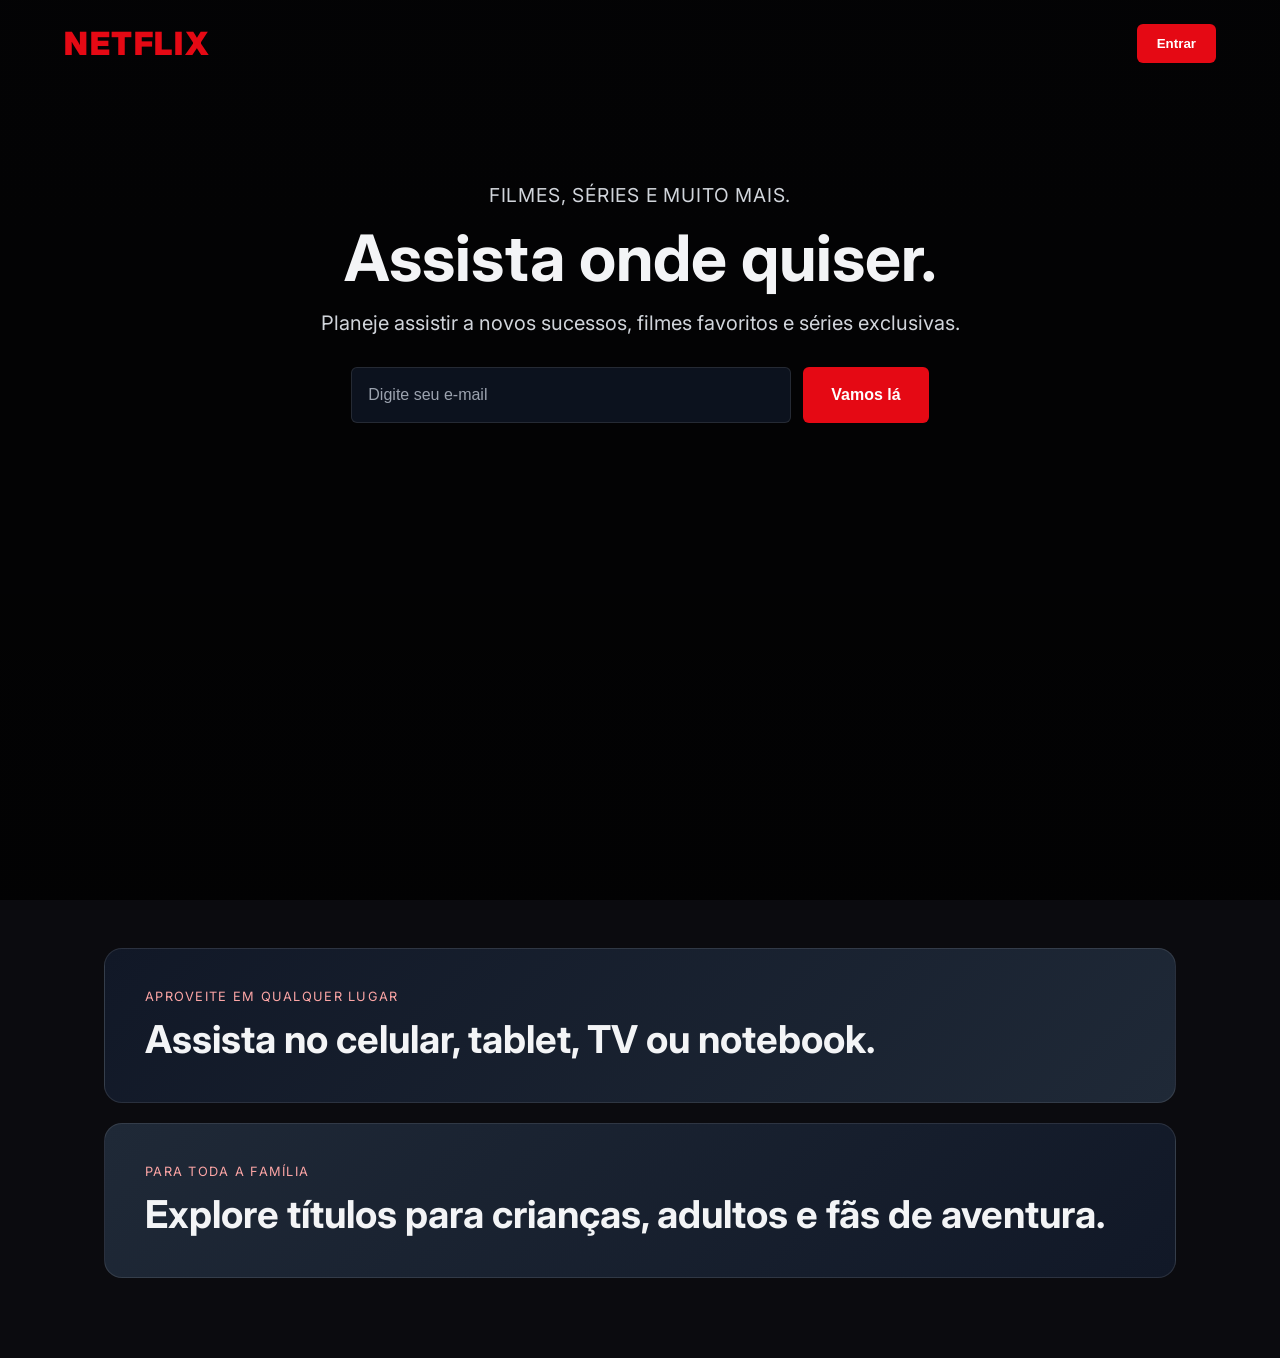
==== index.html @ 9e65ce09 "Initial commit" ====
<!DOCTYPE html>
<html lang="pt-BR">
  <head>
    <meta charset="UTF-8" />
    <meta name="viewport" content="width=device-width, initial-scale=1.0" />
    <title>Netflix Clone</title>
    <link rel="preconnect" href="https://fonts.googleapis.com" />
    <link rel="preconnect" href="https://fonts.gstatic.com" crossorigin />
    <link href="https://fonts.googleapis.com/css2?family=Inter:wght@400;500;700;900&display=swap" rel="stylesheet" />
    <link rel="stylesheet" href="styles.css" />
  </head>
  <body>
    <header class="hero">
      <nav class="navbar">
        <div class="logo">NETFLIX</div>
        <div class="nav-actions">
          <button class="btn btn-primary">Entrar</button>
        </div>
      </nav>

      <div class="hero-content">
        <p class="eyebrow">Filmes, séries e muito mais.</p>
        <h1>Assista onde quiser.</h1>
        <p class="subtitle">
          Planeje assistir a novos sucessos, filmes favoritos e séries exclusivas.
        </p>

        <form class="signup" id="signupForm">
          <input
            type="email"
            id="emailInput"
            placeholder="Digite seu e-mail"
            aria-label="E-mail"
          />
          <button type="submit" class="btn btn-primary large">Vamos lá</button>
        </form>

        <p id="message" class="message" aria-live="polite"></p>
      </div>
    </header>

    <main class="features">
      <section class="feature-card">
        <div>
          <p class="feature-label">Aproveite em qualquer lugar</p>
          <h2>Assista no celular, tablet, TV ou notebook.</h2>
        </div>
      </section>

      <section class="feature-card alt">
        <div>
          <p class="feature-label">Para toda a família</p>
          <h2>Explore títulos para crianças, adultos e fãs de aventura.</h2>
        </div>
      </section>
    </main>

    <script src="script.js"></script>
  </body>
</html>
---- styles.css ----
:root {
  --bg: #0b0b0f;
  --panel: #111827;
  --card: #1f2937;
  --text: #f3f4f6;
  --muted: #d1d5db;
  --primary: #e50914;
  --primary-dark: #b20710;
  --border: rgba(255, 255, 255, 0.1);
}

* {
  box-sizing: border-box;
  margin: 0;
  padding: 0;
}

body {
  font-family: 'Inter', sans-serif;
  background: var(--bg);
  color: var(--text);
}

.hero {
  min-height: 100vh;
  background: linear-gradient(rgba(0, 0, 0, 0.7), rgba(0, 0, 0, 0.8)),
    url('https://images.unsplash.com/photo-1489599849927-2ee91cede3ba?auto=format&fit=crop&w=1600&q=80') center/cover no-repeat;
  padding: 24px 5vw 80px;
}

.navbar {
  display: flex;
  justify-content: space-between;
  align-items: center;
  max-width: 1200px;
  margin: 0 auto;
}

.logo {
  color: var(--primary);
  font-size: 2rem;
  font-weight: 900;
  letter-spacing: 0.1rem;
}

.nav-actions {
  display: flex;
  gap: 12px;
}

.btn {
  border: none;
  border-radius: 6px;
  padding: 12px 20px;
  font-weight: 600;
  cursor: pointer;
  transition: opacity 0.2s ease;
}

.btn:hover {
  opacity: 0.9;
}

.btn-primary {
  background: var(--primary);
  color: white;
}

.btn-primary:hover {
  background: var(--primary-dark);
}

.btn-secondary {
  background: rgba(17, 24, 39, 0.8);
  color: var(--text);
  border: 1px solid var(--border);
}

.hero-content {
  max-width: 760px;
  margin: 120px auto 0;
  text-align: center;
}

.eyebrow {
  font-size: 1.2rem;
  letter-spacing: 0.05rem;
  color: var(--muted);
  text-transform: uppercase;
}

.hero-content h1 {
  margin-top: 16px;
  font-size: clamp(2.5rem, 5vw, 5rem);
  line-height: 1.1;
}

.subtitle {
  margin-top: 18px;
  font-size: 1.25rem;
  color: var(--muted);
}

.signup {
  display: flex;
  justify-content: center;
  flex-wrap: wrap;
  gap: 12px;
  margin-top: 32px;
}

.signup input {
  flex: 1 1 320px;
  max-width: 440px;
  padding: 18px 16px;
  border: 1px solid var(--border);
  border-radius: 6px;
  font-size: 1rem;
  background: rgba(17, 24, 39, 0.75);
  color: var(--text);
}

.signup input::placeholder {
  color: #9ca3af;
}

.large {
  padding: 18px 28px;
  font-size: 1rem;
}

.message {
  min-height: 24px;
  margin-top: 20px;
  color: #fbbf24;
  font-weight: 500;
}

.profiles-page {
  min-height: 100vh;
  display: grid;
  place-items: center;
  background: #0b0b0f;
  color: white;
  padding: 40px 20px;
}

.profiles-container {
  text-align: center;
  max-width: 900px;
  width: 100%;
}

.profiles-label {
  color: #d1d5db;
  text-transform: uppercase;
  letter-spacing: 0.12rem;
  margin-bottom: 12px;
  font-size: 0.8rem;
}

.profiles-container h1 {
  font-size: clamp(2.1rem, 4vw, 3.5rem);
  margin-bottom: 40px;
}

.profiles-grid {
  display: flex;
  justify-content: center;
  flex-wrap: wrap;
  gap: 28px;
}

.profile-card {
  background: transparent;
  border: none;
  color: white;
  cursor: pointer;
  display: flex;
  flex-direction: column;
  align-items: center;
  gap: 16px;
  font-size: 1.1rem;
  transition: transform 0.2s ease, opacity 0.2s ease;
}

.profile-card:hover {
  transform: translateY(-4px);
  opacity: 0.9;
}

.avatar {
  width: 120px;
  height: 120px;
  border-radius: 18px;
  display: grid;
  place-items: center;
  font-size: 2.5rem;
  font-weight: 700;
  border: 3px solid rgba(255, 255, 255, 0.15);
}

.avatar-red {
  background: #d32f2f;
}

.avatar-blue {
  background: #1976d2;
}

.avatar-green {
  background: #388e3c;
}

.profile-message {
  margin-top: 28px;
  min-height: 24px;
  color: #fbbf24;
  font-weight: 600;
}

.features {
  max-width: 1200px;
  margin: 0 auto;
  padding: 48px 5vw 80px;
  display: grid;
  gap: 20px;
}

.feature-card {
  background: linear-gradient(135deg, #111827, #1f2937);
  border: 1px solid var(--border);
  border-radius: 18px;
  padding: clamp(24px, 4vw, 40px);
}

.feature-card.alt {
  background: linear-gradient(135deg, #1f2937, #111827);
}

.feature-label {
  text-transform: uppercase;
  letter-spacing: 0.08rem;
  color: #fca5a5;
  font-size: 0.8rem;
  margin-bottom: 12px;
}

.feature-card h2 {
  font-size: clamp(1.5rem, 3vw, 2.5rem);
  line-height: 1.2;
}

@media (max-width: 640px) {
  .navbar {
    flex-direction: column;
    gap: 16px;
  }

  .hero-content {
    margin-top: 72px;
  }

  .signup {
    flex-direction: column;
  }

  .signup input,
  .signup button {
    width: 100%;
  }
}
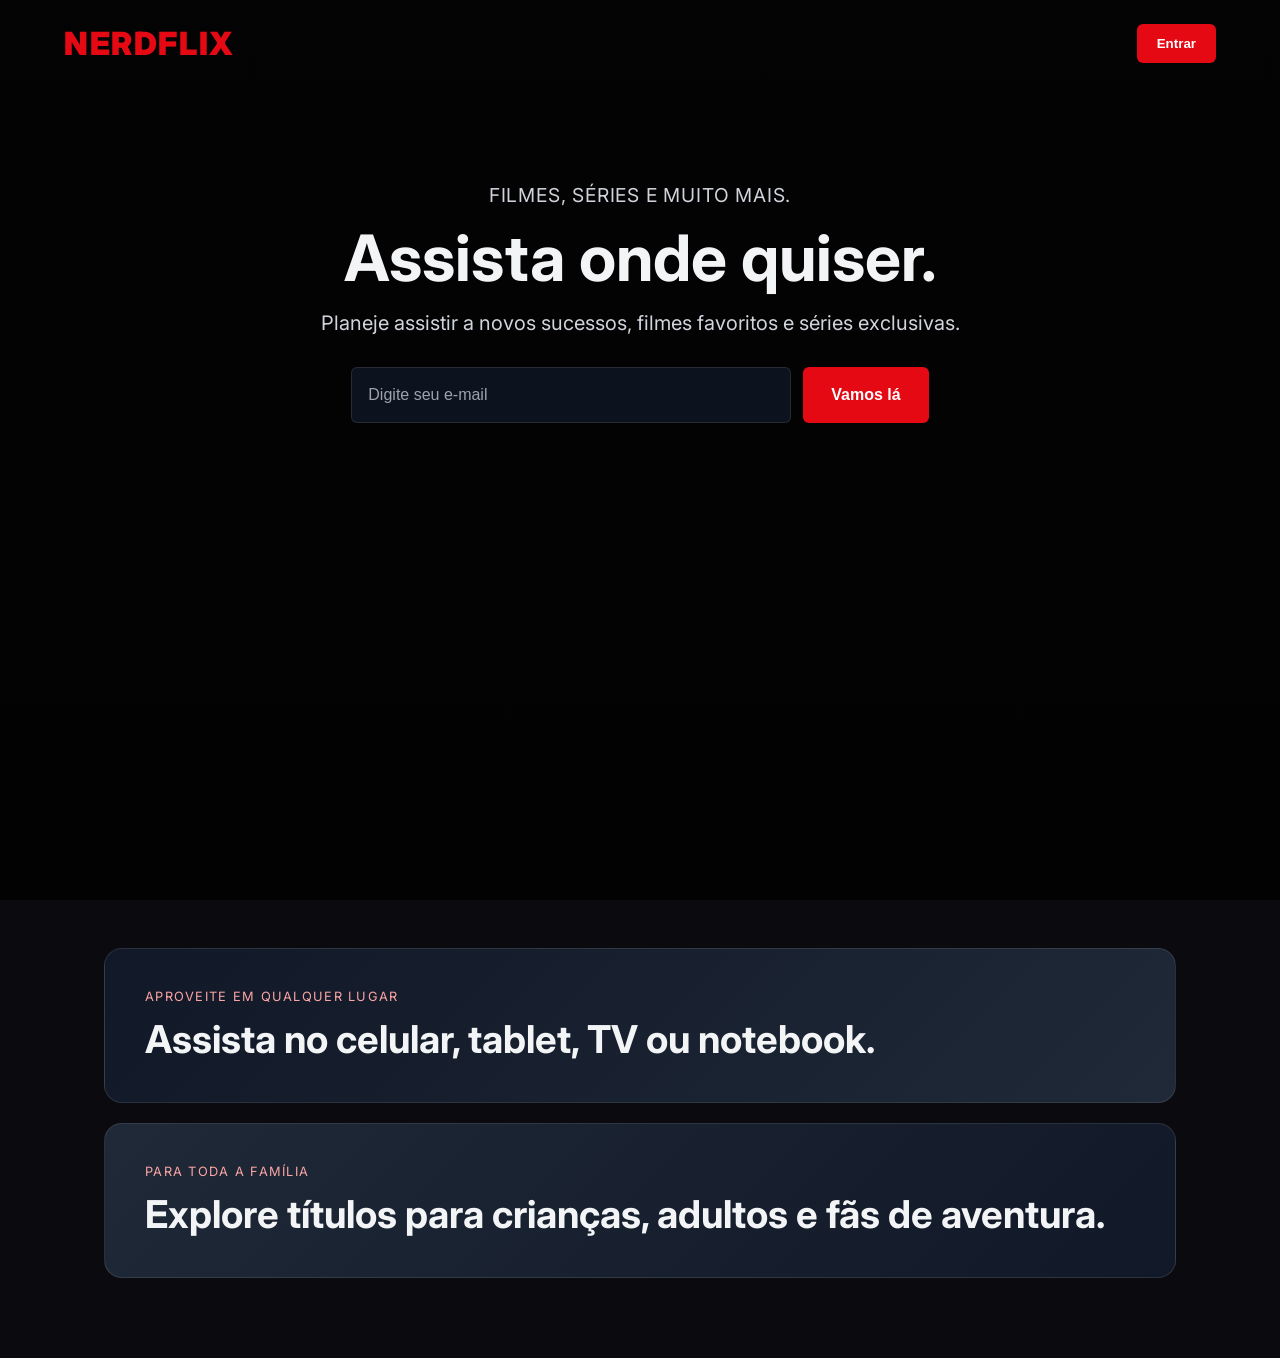
==== commit a6177abb: "trocando o nome do site" ====
--- a/index.html
+++ b/index.html
@@ -3,16 +3,17 @@
   <head>
     <meta charset="UTF-8" />
     <meta name="viewport" content="width=device-width, initial-scale=1.0" />
-    <title>Netflix Clone</title>
+    <title>Nerdflix Clone</title>
     <link rel="preconnect" href="https://fonts.googleapis.com" />
     <link rel="preconnect" href="https://fonts.gstatic.com" crossorigin />
     <link href="https://fonts.googleapis.com/css2?family=Inter:wght@400;500;700;900&display=swap" rel="stylesheet" />
+    <link rel="icon" type="image/x-icon" href="images/favicon.ico" />
     <link rel="stylesheet" href="styles.css" />
   </head>
   <body>
     <header class="hero">
       <nav class="navbar">
-        <div class="logo">NETFLIX</div>
+        <div class="logo">NERDFLIX</div>
         <div class="nav-actions">
           <button class="btn btn-primary">Entrar</button>
         </div>
@@ -34,8 +35,6 @@
           />
           <button type="submit" class="btn btn-primary large">Vamos lá</button>
         </form>
-
-        <p id="message" class="message" aria-live="polite"></p>
       </div>
     </header>
 
--- a/styles.css
+++ b/styles.css
@@ -43,6 +43,16 @@
   letter-spacing: 0.1rem;
 }
 
+.logo-link,
+.profile-link {
+  color: inherit;
+  text-decoration: none;
+}
+
+.logo-link {
+  color: var(--primary);
+}
+
 .nav-actions {
   display: flex;
   gap: 12px;
@@ -129,20 +139,31 @@
   font-size: 1rem;
 }
 
-.message {
-  min-height: 24px;
-  margin-top: 20px;
-  color: #fbbf24;
-  font-weight: 500;
-}
-
 .profiles-page {
+  position: relative;
   min-height: 100vh;
   display: grid;
   place-items: center;
   background: #0b0b0f;
   color: white;
   padding: 40px 20px;
+}
+
+.profiles-page::before {
+  content: "";
+  position: absolute;
+  inset: 10px;
+  border-radius: 1px;
+  border: 0px solid rgba(255, 0, 13, 0.08);
+  background: linear-gradient(
+    90deg,
+    rgba(91, 2, 6, 0.05),
+    rgba(0, 0, 0, 0) 16%,
+    rgba(0, 0, 0, 0) 84%,
+    rgba(179, 8, 17, 0.05)
+  );
+  pointer-events: none;
+  z-index: 0;
 }
 
 .profiles-container {
@@ -198,25 +219,18 @@
   font-size: 2.5rem;
   font-weight: 700;
   border: 3px solid rgba(255, 255, 255, 0.15);
-}
-
-.avatar-red {
-  background: #d32f2f;
-}
-
-.avatar-blue {
-  background: #1976d2;
-}
-
-.avatar-green {
-  background: #388e3c;
-}
-
-.profile-message {
-  margin-top: 28px;
-  min-height: 24px;
-  color: #fbbf24;
-  font-weight: 600;
+  object-fit: cover;
+  background: #1f2937;
+  transition: box-shadow 0.2s ease, border-color 0.2s ease;
+}
+
+.profile-card:hover .avatar {
+  border-color: rgba(179, 8, 17, 0.18);
+  box-shadow: 0 0 0 1px rgba(179, 8, 17, 0.08), 0 0 12px rgba(179, 8, 17, 0.12);
+}
+
+.profile-avatar {
+  display: block;
 }
 
 .features {
@@ -251,6 +265,167 @@
   line-height: 1.2;
 }
 
+.home-body {
+  background: #0b0b0f;
+  color: white;
+}
+
+.home-header {
+  min-height: 720px;
+  background: linear-gradient(rgba(0, 0, 0, 0.2), rgba(0, 0, 0, 0.9)),
+    url('images/capadark.jpg') center/cover no-repeat;
+  padding: 24px 5vw 0;
+}
+
+.home-navbar {
+  max-width: 1400px;
+  margin: 0 auto;
+  display: flex;
+  align-items: center;
+  justify-content: space-between;
+  gap: 24px;
+}
+
+.nav-links {
+  display: flex;
+  align-items: center;
+  gap: 20px;
+  color: rgba(255, 255, 255, 0.8);
+  font-size: 0.95rem;
+}
+
+.nav-profile {
+  color: rgba(255, 255, 255, 0.8);
+  font-size: 0.95rem;
+}
+
+.profile-link {
+  color: rgba(255, 255, 255, 0.8);
+}
+
+.featured-show {
+  max-width: 1400px;
+  margin: 0 auto;
+  min-height: 620px;
+  display: flex;
+  align-items: flex-end;
+  padding: 80px 0 40px;
+}
+
+.featured-content {
+  max-width: 520px;
+}
+
+.featured-tag {
+  text-transform: uppercase;
+  letter-spacing: 0.12rem;
+  font-size: 0.8rem;
+  color: #d1d5db;
+  margin-bottom: 16px;
+}
+
+.featured-show h1 {
+  font-size: clamp(3rem, 6vw, 6rem);
+  line-height: 0.95;
+  margin-bottom: 18px;
+}
+
+.featured-description {
+  color: rgba(255, 255, 255, 0.8);
+  font-size: 1.1rem;
+  line-height: 1.6;
+  margin-bottom: 24px;
+}
+
+.featured-actions {
+  display: flex;
+  gap: 12px;
+  flex-wrap: wrap;
+}
+
+.home-main {
+  max-width: 1400px;
+  margin: 0 auto;
+  padding: 0 5vw 80px;
+}
+
+.media-sections {
+  display: grid;
+  gap: 32px;
+  margin-top: -40px;
+}
+
+.media-row {
+  display: grid;
+  gap: 18px;
+}
+
+.row-title {
+  font-size: 1.4rem;
+  font-weight: 700;
+}
+
+.media-list {
+  display: grid;
+  grid-template-columns: repeat(4, minmax(180px, 1fr));
+  gap: 16px;
+}
+
+.media-card {
+  position: relative;
+  cursor: pointer;
+  border-radius: 12px;
+  overflow: hidden;
+  background: #111827;
+  transition: transform 0.25s ease, box-shadow 0.25s ease;
+  border: 1px solid rgba(255, 255, 255, 0.06);
+}
+
+.media-card:hover {
+  transform: scale(1.04);
+  z-index: 2;
+  box-shadow: 0 12px 24px rgba(0, 0, 0, 0.45);
+}
+
+.media-poster,
+.media-trailer {
+  display: block;
+  width: 100%;
+  height: 220px;
+  object-fit: cover;
+}
+
+.media-poster {
+  opacity: 1;
+  transition: opacity 0.25s ease;
+}
+
+.media-trailer {
+  position: absolute;
+  inset: 0;
+  opacity: 0;
+  transition: opacity 0.25s ease;
+  object-fit: cover;
+}
+
+.media-card:hover .media-poster {
+  opacity: 0;
+}
+
+.media-card:hover .media-trailer {
+  opacity: 1;
+}
+
+.media-info {
+  position: absolute;
+  left: 0;
+  right: 0;
+  bottom: 0;
+  padding: 12px 10px;
+  background: linear-gradient(transparent, rgba(0, 0, 0, 0.8));
+  font-size: 0.95rem;
+}
+
 @media (max-width: 640px) {
   .navbar {
     flex-direction: column;
@@ -269,4 +444,14 @@
   .signup button {
     width: 100%;
   }
-}
+
+  .home-navbar,
+  .nav-links {
+    flex-wrap: wrap;
+    justify-content: center;
+  }
+
+  .media-list {
+    grid-template-columns: repeat(2, minmax(140px, 1fr));
+  }
+}
